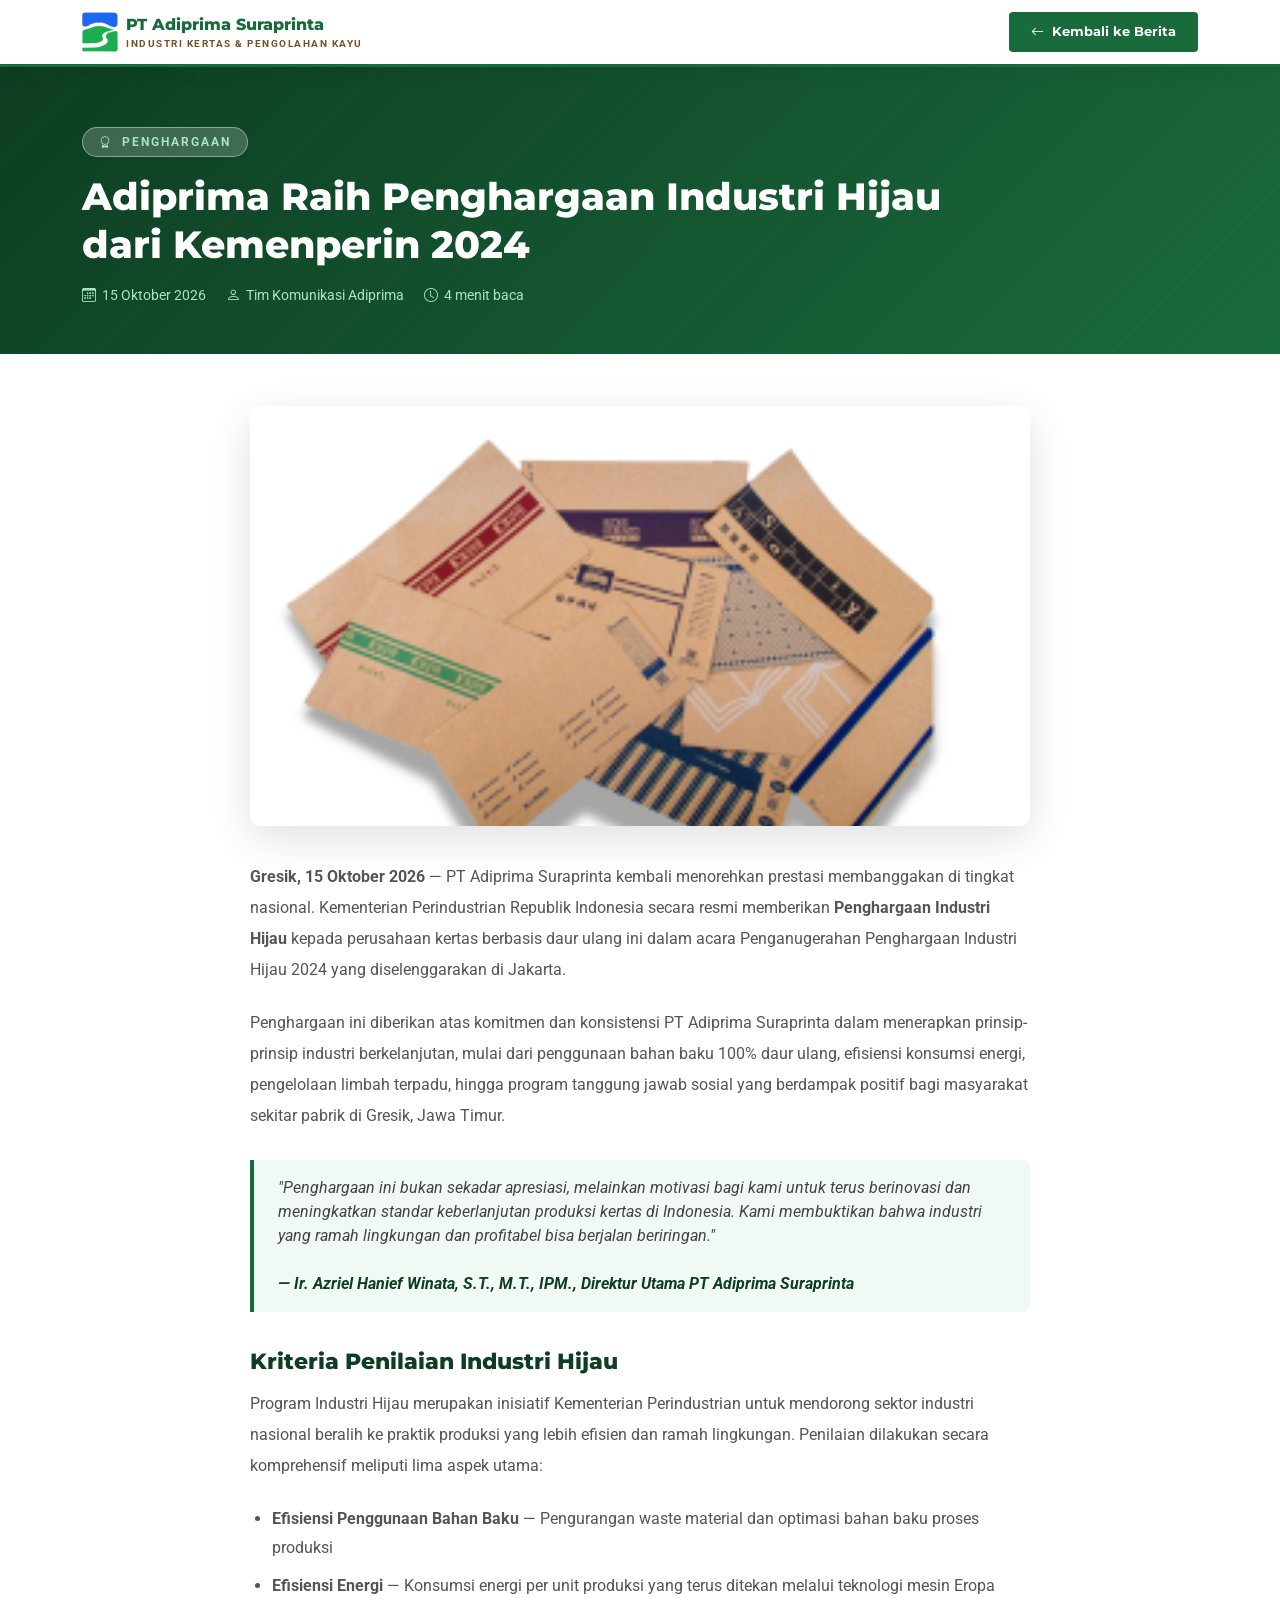
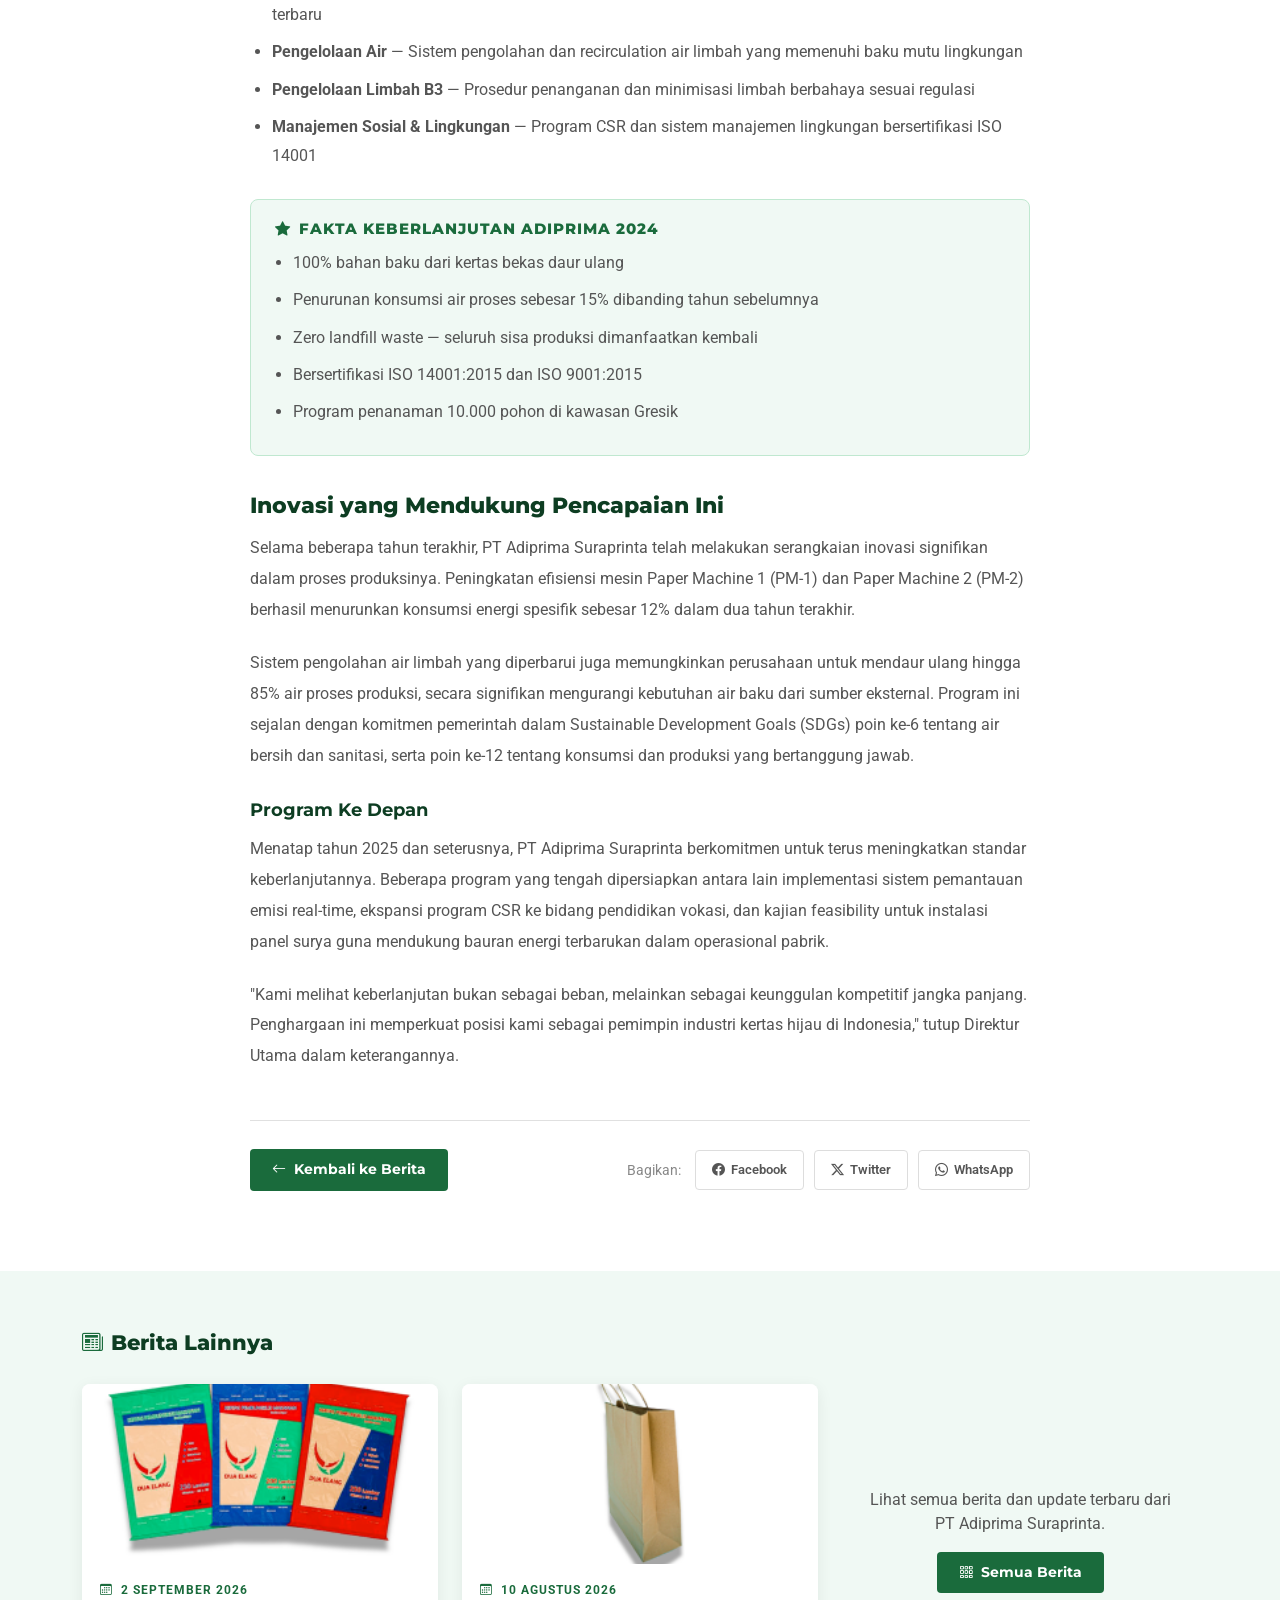
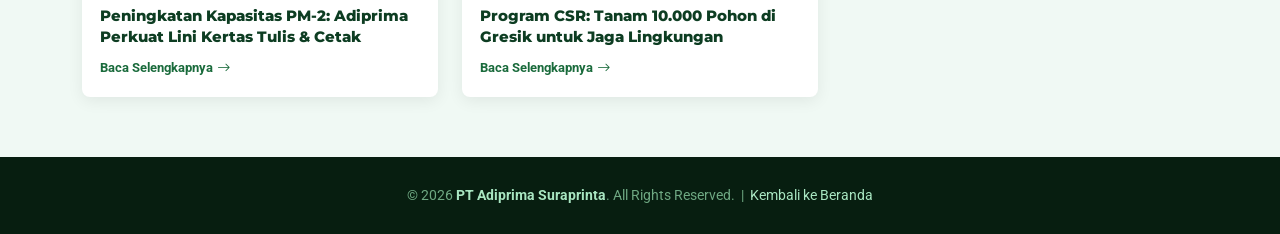
==== Axis/berita-1.html @ a39e3023 "Tambah 3 halaman detail berita yang bisa diklik" ====
<!DOCTYPE html>
<html lang="id">
<head>
  <meta charset="utf-8">
  <meta content="width=device-width, initial-scale=1.0" name="viewport">
  <title>Adiprima Raih Penghargaan Industri Hijau - PT Adiprima Suraprinta</title>
  <meta name="description" content="Kementerian Perindustrian RI memberikan penghargaan Industri Hijau kepada PT Adiprima Suraprinta atas komitmennya dalam penerapan industri berkelanjutan.">
  <link href="assets/img/adiprima/logo/logo_adp.png" rel="icon">
  <link href="https://fonts.googleapis.com/css2?family=Roboto:wght@300;400;500;700&family=Montserrat:wght@300;400;500;600;700;800;900&family=Poppins:wght@300;400;500;600;700&display=swap" rel="stylesheet">
  <link href="assets/vendor/bootstrap/css/bootstrap.min.css" rel="stylesheet">
  <link href="assets/vendor/bootstrap-icons/bootstrap-icons.css" rel="stylesheet">
  <link href="assets/vendor/aos/aos.css" rel="stylesheet">
  <style>
    :root {
      --green: #1a6b3c; --green-dark: #0d3d22; --green-pale: #f0f9f4;
      --brown: #7c4f23;
    }
    * { box-sizing: border-box; }
    body { font-family: 'Roboto', sans-serif; color: #444; margin: 0; padding: 0; background: #fff; }
    h1,h2,h3,h4,h5,h6 { font-family: 'Montserrat', sans-serif; color: var(--green-dark); }
    a { color: var(--green); text-decoration: none; transition: .3s; }
    a:hover { color: var(--green-dark); }

    /* ---- NAVBAR ---- */
    #header {
      position: sticky; top: 0; z-index: 997;
      background: #fff; border-bottom: 3px solid var(--green);
      box-shadow: 0 2px 20px rgba(0,0,0,0.08); padding: 12px 0;
    }
    .brand-name { font-family:'Montserrat',sans-serif; font-size:1rem; font-weight:800; color:var(--green); }
    .brand-sub { font-size:0.6rem; color:var(--brown); font-weight:700; letter-spacing:1.5px; text-transform:uppercase; }

    /* ---- HERO BERITA ---- */
    .news-hero {
      background: linear-gradient(135deg, var(--green-dark) 0%, var(--green) 100%);
      padding: 60px 0 48px; position: relative; overflow: hidden;
    }
    .news-hero::before {
      content:''; position:absolute; inset:0;
      background: repeating-linear-gradient(-45deg, rgba(255,255,255,0.02) 0px, rgba(255,255,255,0.02) 1px, transparent 1px, transparent 40px);
    }
    .news-hero .category-badge {
      display: inline-block; background: rgba(255,255,255,0.2);
      border: 1px solid rgba(255,255,255,0.4); color: #a8e6c1;
      padding: 5px 16px; border-radius: 30px;
      font-size: 0.75rem; font-weight: 700; letter-spacing: 2px;
      text-transform: uppercase; margin-bottom: 16px;
    }
    .news-hero h1 { color: #fff; font-size: clamp(1.6rem, 3.5vw, 2.4rem); font-weight: 800; line-height: 1.25; margin-bottom: 16px; }
    .news-hero .meta { color: #a8e6c1; font-size: 0.88rem; display: flex; gap: 20px; flex-wrap: wrap; }
    .news-hero .meta span { display: flex; align-items: center; gap: 6px; }

    /* ---- CONTENT ---- */
    .news-content { max-width: 820px; margin: 0 auto; padding: 52px 20px 80px; }
    .featured-img {
      width: 100%; max-height: 420px; object-fit: cover;
      border-radius: 10px; margin-bottom: 36px;
      box-shadow: 0 12px 40px rgba(0,0,0,0.12);
    }
    .news-content p { font-size: 1.02rem; line-height: 1.9; color: #555; margin-bottom: 22px; }
    .news-content h2 { font-size: 1.4rem; font-weight: 800; color: var(--green-dark); margin: 36px 0 14px; }
    .news-content h3 { font-size: 1.15rem; font-weight: 700; color: var(--green-dark); margin: 28px 0 12px; }
    .news-content ul, .news-content ol { padding-left: 22px; margin-bottom: 22px; }
    .news-content ul li, .news-content ol li { line-height: 1.8; margin-bottom: 8px; color: #555; font-size: 1.02rem; }
    .news-content blockquote {
      border-left: 4px solid var(--green); padding: 16px 24px;
      background: var(--green-pale); border-radius: 0 8px 8px 0;
      margin: 28px 0; font-style: italic; color: #444;
    }
    .news-content blockquote strong { color: var(--green-dark); }
    .highlight-box {
      background: var(--green-pale); border: 1px solid #c0e8d0;
      border-radius: 8px; padding: 20px 24px; margin: 28px 0;
    }
    .highlight-box h4 { color: var(--green); font-weight: 800; margin-bottom: 10px; font-size: 0.95rem; text-transform: uppercase; letter-spacing: 1px; }

    /* ---- SHARE & BACK ---- */
    .article-footer {
      border-top: 1px solid #e0e0e0; padding-top: 28px; margin-top: 48px;
      display: flex; justify-content: space-between; align-items: center; flex-wrap: gap; gap: 16px;
    }
    .back-btn {
      display: inline-flex; align-items: center; gap: 8px;
      background: var(--green); color: #fff;
      padding: 10px 22px; border-radius: 4px;
      font-family: 'Montserrat', sans-serif; font-weight: 700; font-size: 0.88rem;
      transition: .3s;
    }
    .back-btn:hover { background: var(--green-dark); color: #fff; }
    .share-btns { display: flex; gap: 10px; }
    .share-btn {
      display: inline-flex; align-items: center; gap: 6px;
      padding: 9px 16px; border-radius: 4px; font-size: 0.82rem; font-weight: 600;
      transition: .3s; border: 1.5px solid #ddd; color: #555;
    }
    .share-btn:hover { border-color: var(--green); color: var(--green); }

    /* ---- OTHER NEWS ---- */
    .other-news { background: var(--green-pale); padding: 60px 0; }
    .other-news h3 { font-weight: 800; color: var(--green-dark); margin-bottom: 28px; font-size: 1.3rem; }
    .onews-card {
      background: #fff; border-radius: 8px; overflow: hidden;
      box-shadow: 0 4px 16px rgba(0,0,0,0.07); transition: .3s; height: 100%;
    }
    .onews-card:hover { transform: translateY(-5px); box-shadow: 0 12px 32px rgba(26,107,60,0.13); }
    .onews-card img { width: 100%; height: 180px; object-fit: cover; }
    .onews-body { padding: 18px; }
    .onews-body .odate { font-size: 0.72rem; color: var(--green); font-weight: 700; text-transform: uppercase; letter-spacing: 1px; margin-bottom: 6px; display: block; }
    .onews-body h5 { font-size: 0.95rem; font-weight: 800; color: var(--green-dark); margin-bottom: 8px; line-height: 1.4; }
    .onews-body a { color: var(--green); font-size: 0.83rem; font-weight: 700; display: inline-flex; align-items: center; gap: 4px; }

    /* ---- FOOTER ---- */
    .page-footer { background: #071e10; color: #6ea882; padding: 28px 0; font-size: 0.85rem; text-align: center; }
    .page-footer a { color: #a8e6c1; }
  </style>
</head>
<body>

  <!-- HEADER -->
  <header id="header">
    <div class="container-xl">
      <div class="d-flex align-items-center justify-content-between">
        <a href="index.html" class="d-flex align-items-center gap-2" style="text-decoration:none;">
          <img src="assets/img/adiprima/logo/logo_adp.png" alt="Logo" style="height:40px;width:auto;">
          <div>
            <div class="brand-name">PT Adiprima Suraprinta</div>
            <div class="brand-sub">Industri Kertas &amp; Pengolahan Kayu</div>
          </div>
        </a>
        <a href="index.html#news" class="back-btn" style="font-size:0.82rem;">
          <i class="bi bi-arrow-left"></i> Kembali ke Berita
        </a>
      </div>
    </div>
  </header>

  <!-- HERO -->
  <div class="news-hero">
    <div class="container-xl" style="position:relative;z-index:2;">
      <span class="category-badge"><i class="bi bi-award me-1"></i> Penghargaan</span>
      <h1>Adiprima Raih Penghargaan Industri Hijau<br>dari Kemenperin 2024</h1>
      <div class="meta">
        <span><i class="bi bi-calendar3"></i> 15 Oktober 2026</span>
        <span><i class="bi bi-person"></i> Tim Komunikasi Adiprima</span>
        <span><i class="bi bi-clock"></i> 4 menit baca</span>
      </div>
    </div>
  </div>

  <!-- CONTENT -->
  <div class="news-content">

    <img src="assets/img/adiprima/product/4.png" alt="Penghargaan Industri Hijau Adiprima" class="featured-img">

    <p>
      <strong>Gresik, 15 Oktober 2026</strong> — PT Adiprima Suraprinta kembali menorehkan prestasi membanggakan di tingkat nasional. Kementerian Perindustrian Republik Indonesia secara resmi memberikan <strong>Penghargaan Industri Hijau</strong> kepada perusahaan kertas berbasis daur ulang ini dalam acara Penganugerahan Penghargaan Industri Hijau 2024 yang diselenggarakan di Jakarta.
    </p>

    <p>
      Penghargaan ini diberikan atas komitmen dan konsistensi PT Adiprima Suraprinta dalam menerapkan prinsip-prinsip industri berkelanjutan, mulai dari penggunaan bahan baku 100% daur ulang, efisiensi konsumsi energi, pengelolaan limbah terpadu, hingga program tanggung jawab sosial yang berdampak positif bagi masyarakat sekitar pabrik di Gresik, Jawa Timur.
    </p>

    <blockquote>
      "Penghargaan ini bukan sekadar apresiasi, melainkan motivasi bagi kami untuk terus berinovasi dan meningkatkan standar keberlanjutan produksi kertas di Indonesia. Kami membuktikan bahwa industri yang ramah lingkungan dan profitabel bisa berjalan beriringan."
      <br><br>
      <strong>— Ir. Azriel Hanief Winata, S.T., M.T., IPM., Direktur Utama PT Adiprima Suraprinta</strong>
    </blockquote>

    <h2>Kriteria Penilaian Industri Hijau</h2>

    <p>
      Program Industri Hijau merupakan inisiatif Kementerian Perindustrian untuk mendorong sektor industri nasional beralih ke praktik produksi yang lebih efisien dan ramah lingkungan. Penilaian dilakukan secara komprehensif meliputi lima aspek utama:
    </p>

    <ul>
      <li><strong>Efisiensi Penggunaan Bahan Baku</strong> — Pengurangan waste material dan optimasi bahan baku proses produksi</li>
      <li><strong>Efisiensi Energi</strong> — Konsumsi energi per unit produksi yang terus ditekan melalui teknologi mesin Eropa terbaru</li>
      <li><strong>Pengelolaan Air</strong> — Sistem pengolahan dan recirculation air limbah yang memenuhi baku mutu lingkungan</li>
      <li><strong>Pengelolaan Limbah B3</strong> — Prosedur penanganan dan minimisasi limbah berbahaya sesuai regulasi</li>
      <li><strong>Manajemen Sosial &amp; Lingkungan</strong> — Program CSR dan sistem manajemen lingkungan bersertifikasi ISO 14001</li>
    </ul>

    <div class="highlight-box">
      <h4><i class="bi bi-star-fill me-2"></i>Fakta Keberlanjutan Adiprima 2024</h4>
      <ul style="margin:0; padding-left:18px;">
        <li>100% bahan baku dari kertas bekas daur ulang</li>
        <li>Penurunan konsumsi air proses sebesar 15% dibanding tahun sebelumnya</li>
        <li>Zero landfill waste — seluruh sisa produksi dimanfaatkan kembali</li>
        <li>Bersertifikasi ISO 14001:2015 dan ISO 9001:2015</li>
        <li>Program penanaman 10.000 pohon di kawasan Gresik</li>
      </ul>
    </div>

    <h2>Inovasi yang Mendukung Pencapaian Ini</h2>

    <p>
      Selama beberapa tahun terakhir, PT Adiprima Suraprinta telah melakukan serangkaian inovasi signifikan dalam proses produksinya. Peningkatan efisiensi mesin Paper Machine 1 (PM-1) dan Paper Machine 2 (PM-2) berhasil menurunkan konsumsi energi spesifik sebesar 12% dalam dua tahun terakhir.
    </p>

    <p>
      Sistem pengolahan air limbah yang diperbarui juga memungkinkan perusahaan untuk mendaur ulang hingga 85% air proses produksi, secara signifikan mengurangi kebutuhan air baku dari sumber eksternal. Program ini sejalan dengan komitmen pemerintah dalam Sustainable Development Goals (SDGs) poin ke-6 tentang air bersih dan sanitasi, serta poin ke-12 tentang konsumsi dan produksi yang bertanggung jawab.
    </p>

    <h3>Program Ke Depan</h3>

    <p>
      Menatap tahun 2025 dan seterusnya, PT Adiprima Suraprinta berkomitmen untuk terus meningkatkan standar keberlanjutannya. Beberapa program yang tengah dipersiapkan antara lain implementasi sistem pemantauan emisi real-time, ekspansi program CSR ke bidang pendidikan vokasi, dan kajian feasibility untuk instalasi panel surya guna mendukung bauran energi terbarukan dalam operasional pabrik.
    </p>

    <p>
      "Kami melihat keberlanjutan bukan sebagai beban, melainkan sebagai keunggulan kompetitif jangka panjang. Penghargaan ini memperkuat posisi kami sebagai pemimpin industri kertas hijau di Indonesia," tutup Direktur Utama dalam keterangannya.
    </p>

    <!-- ARTICLE FOOTER -->
    <div class="article-footer">
      <a href="index.html#news" class="back-btn">
        <i class="bi bi-arrow-left"></i> Kembali ke Berita
      </a>
      <div class="share-btns">
        <span style="font-size:0.85rem;color:#888;margin-right:4px;align-self:center;">Bagikan:</span>
        <a href="#" class="share-btn"><i class="bi bi-facebook"></i> Facebook</a>
        <a href="#" class="share-btn"><i class="bi bi-twitter-x"></i> Twitter</a>
        <a href="#" class="share-btn"><i class="bi bi-whatsapp"></i> WhatsApp</a>
      </div>
    </div>
  </div>

  <!-- BERITA LAINNYA -->
  <div class="other-news">
    <div class="container-xl">
      <h3><i class="bi bi-newspaper me-2" style="color:var(--green);"></i>Berita Lainnya</h3>
      <div class="row gy-4">
        <div class="col-lg-4 col-md-6">
          <div class="onews-card">
            <img src="assets/img/adiprima/product/5.png" alt="Berita 2">
            <div class="onews-body">
              <span class="odate"><i class="bi bi-calendar3 me-1"></i> 2 September 2026</span>
              <h5>Peningkatan Kapasitas PM-2: Adiprima Perkuat Lini Kertas Tulis &amp; Cetak</h5>
              <a href="berita-2.html">Baca Selengkapnya <i class="bi bi-arrow-right"></i></a>
            </div>
          </div>
        </div>
        <div class="col-lg-4 col-md-6">
          <div class="onews-card">
            <img src="assets/img/adiprima/product/6.png" alt="Berita 3">
            <div class="onews-body">
              <span class="odate"><i class="bi bi-calendar3 me-1"></i> 10 Agustus 2026</span>
              <h5>Program CSR: Tanam 10.000 Pohon di Gresik untuk Jaga Lingkungan</h5>
              <a href="berita-3.html">Baca Selengkapnya <i class="bi bi-arrow-right"></i></a>
            </div>
          </div>
        </div>
        <div class="col-lg-4 col-md-6 d-flex align-items-center">
          <div style="text-align:center;width:100%;padding:20px;">
            <p style="color:#555;margin-bottom:16px;">Lihat semua berita dan update terbaru dari PT Adiprima Suraprinta.</p>
            <a href="index.html#news" class="back-btn" style="justify-content:center;">
              <i class="bi bi-grid-3x3-gap"></i> Semua Berita
            </a>
          </div>
        </div>
      </div>
    </div>
  </div>

  <!-- FOOTER -->
  <footer class="page-footer">
    <div class="container-xl">
      <p style="margin:0;">© 2026 <strong style="color:#a8e6c1;">PT Adiprima Suraprinta</strong>. All Rights Reserved. &nbsp;|&nbsp; <a href="index.html">Kembali ke Beranda</a></p>
    </div>
  </footer>

  <script src="assets/vendor/bootstrap/js/bootstrap.bundle.min.js"></script>
  <script src="assets/vendor/aos/aos.js"></script>
  <script>AOS.init({ once: true });</script>
</body>
</html>
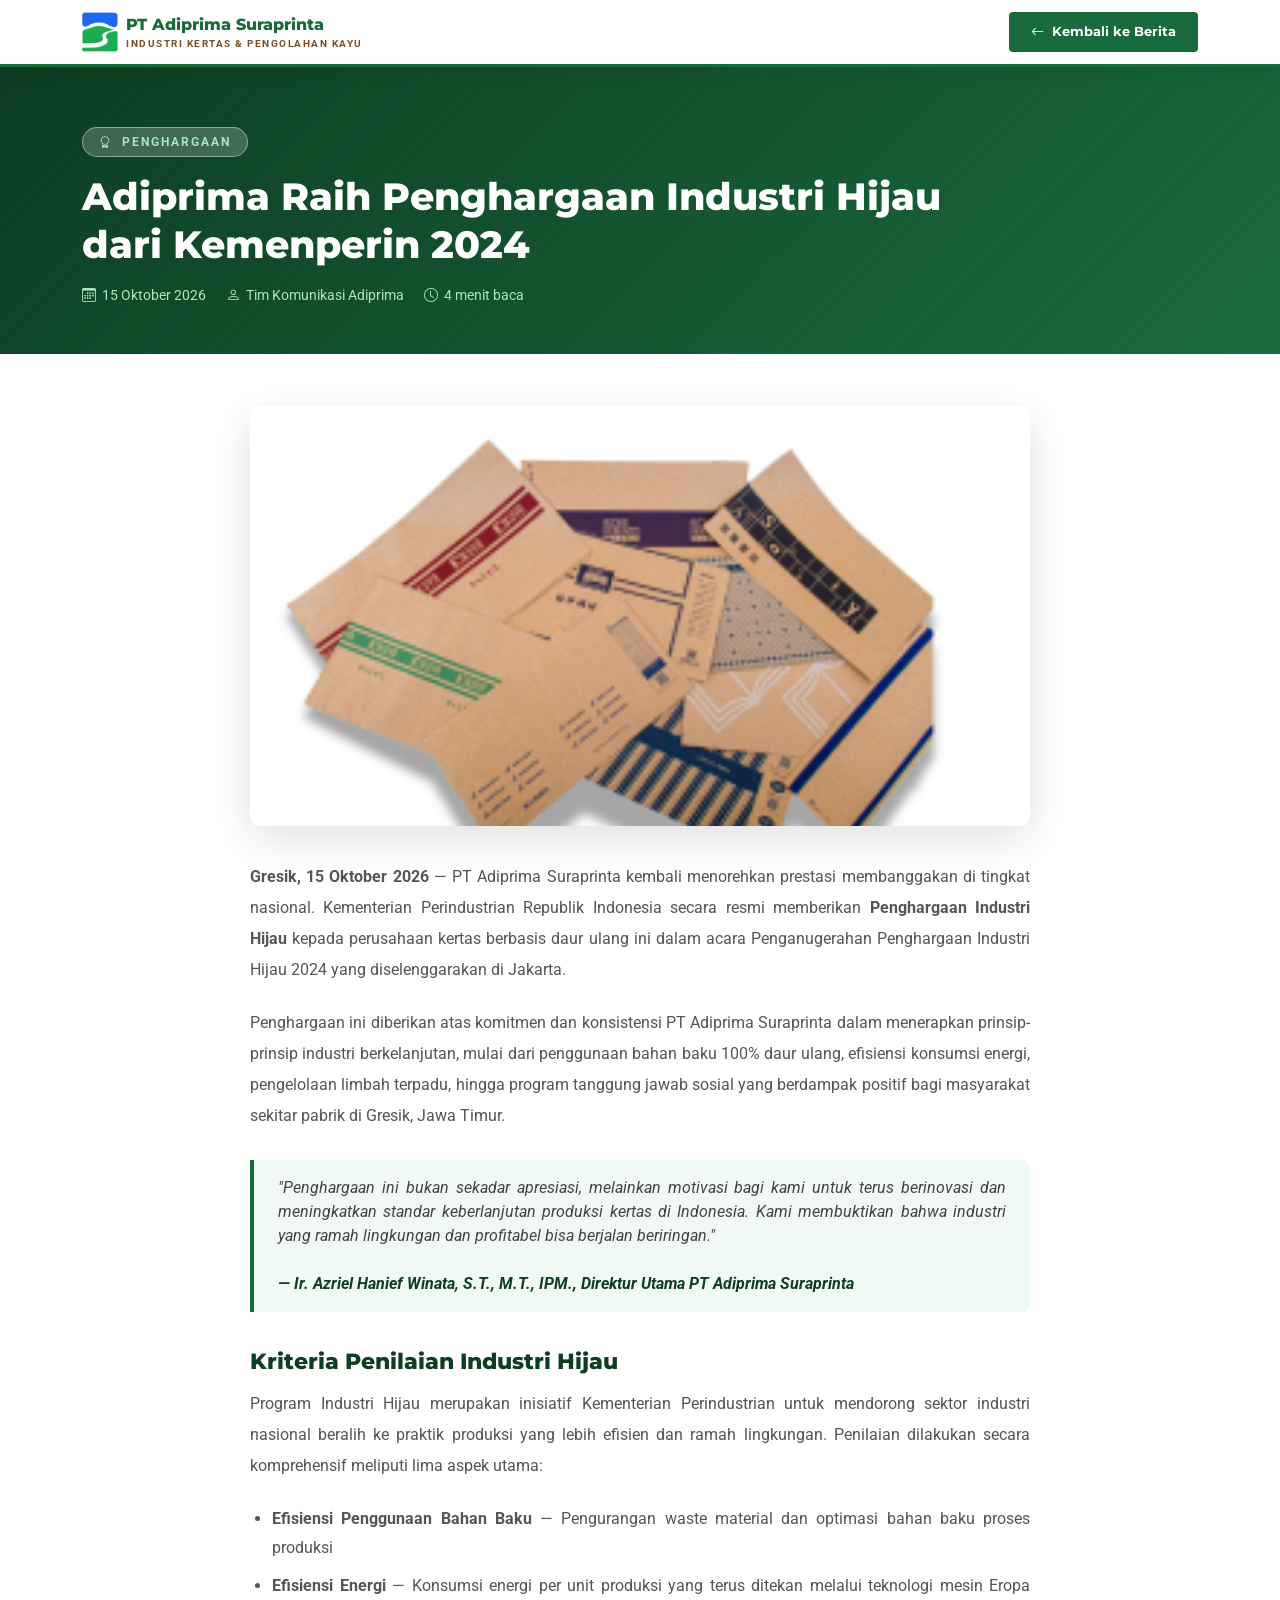
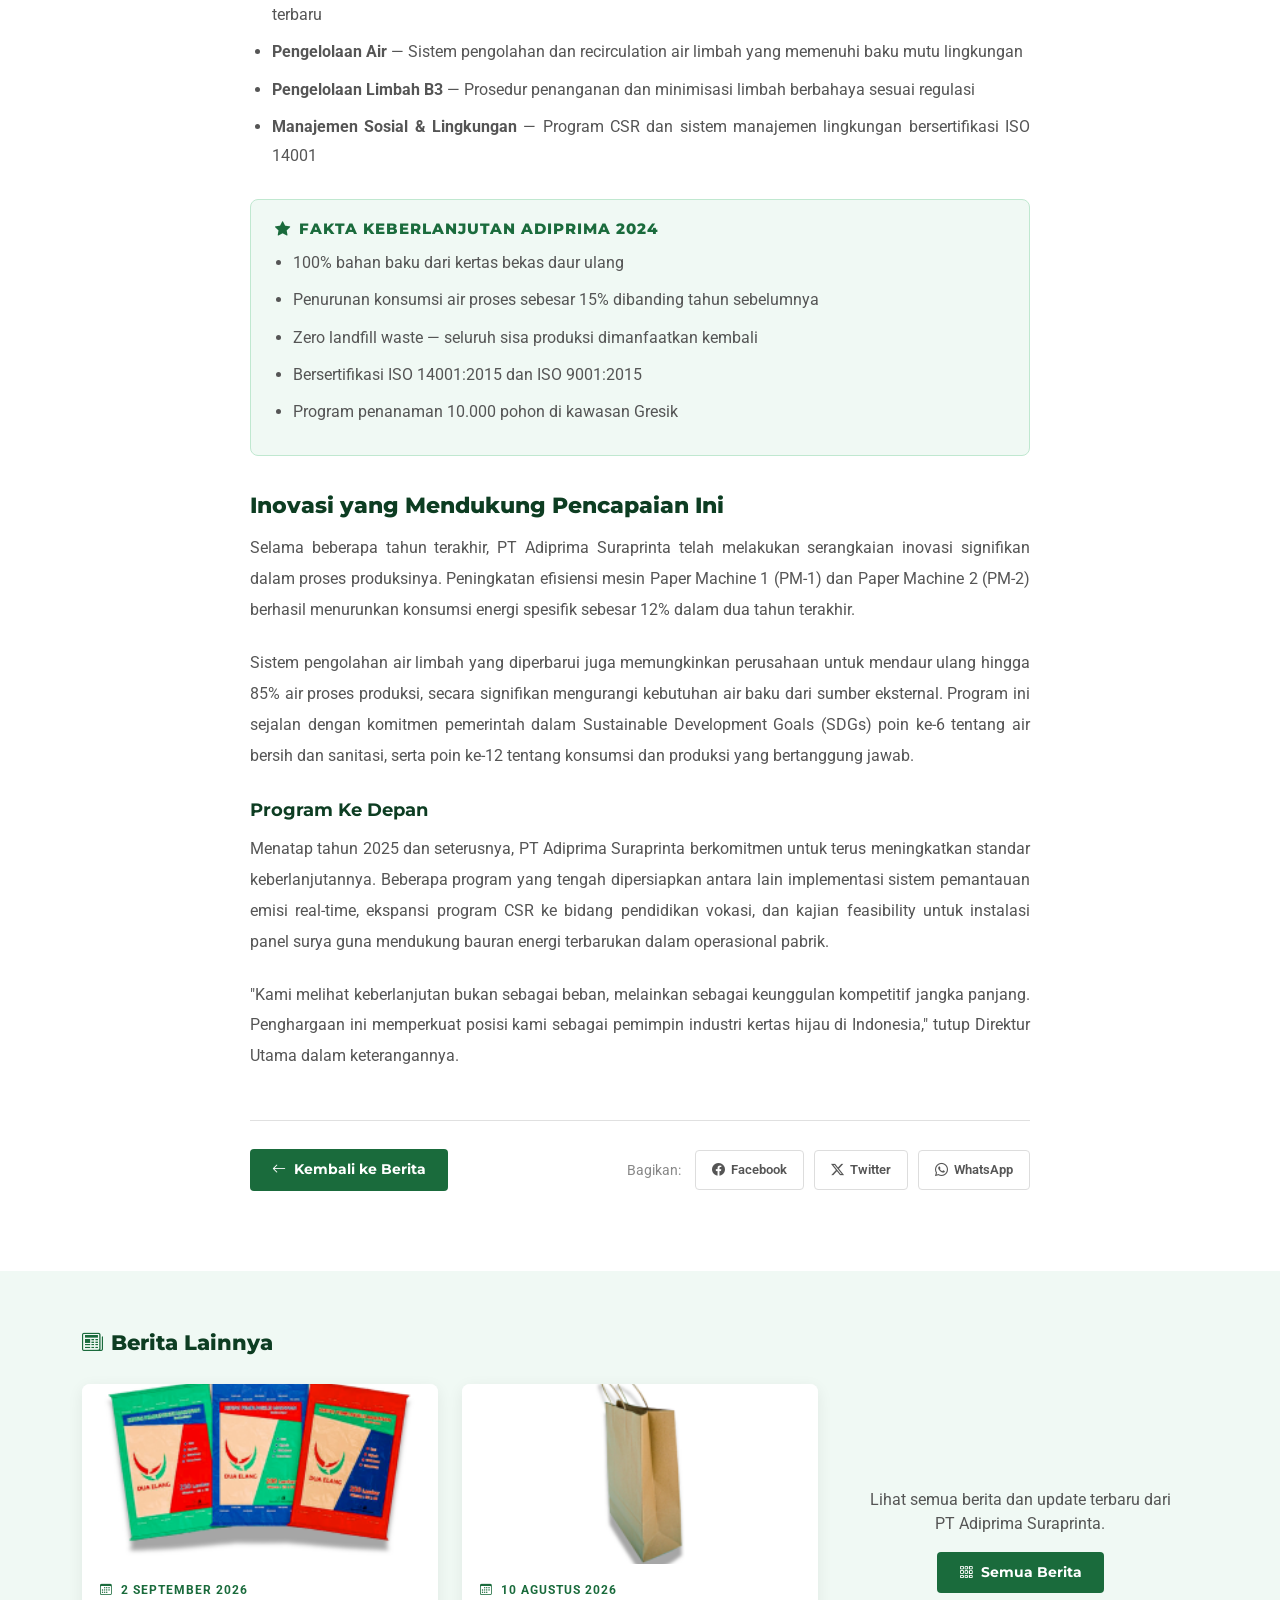
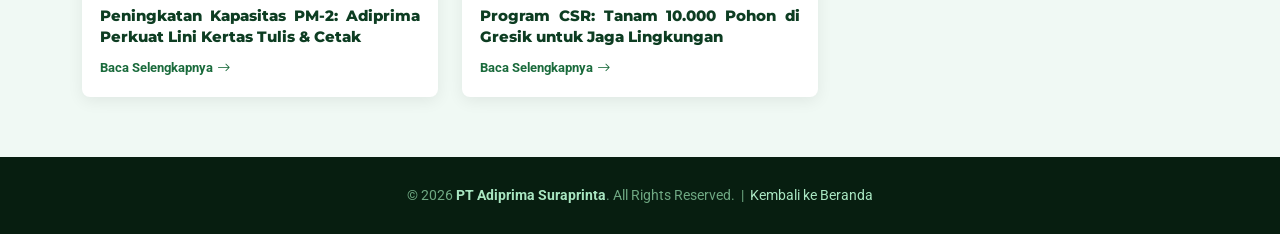
==== commit 216efa1d: "Terapkan text-align justify pada semua teks penjelasan" ====
--- a/Axis/berita-1.html
+++ b/Axis/berita-1.html
@@ -62,6 +62,14 @@
     .news-content h3 { font-size: 1.15rem; font-weight: 700; color: var(--green-dark); margin: 28px 0 12px; }
     .news-content ul, .news-content ol { padding-left: 22px; margin-bottom: 22px; }
     .news-content ul li, .news-content ol li { line-height: 1.8; margin-bottom: 8px; color: #555; font-size: 1.02rem; }
+    /* Justify semua teks penjelasan */
+    .news-content p,
+    .news-content ul li,
+    .news-content ol li,
+    .news-content blockquote,
+    .highlight-box p,
+    .onews-body h5 { text-align: justify; }
+
     .news-content blockquote {
       border-left: 4px solid var(--green); padding: 16px 24px;
       background: var(--green-pale); border-radius: 0 8px 8px 0;
